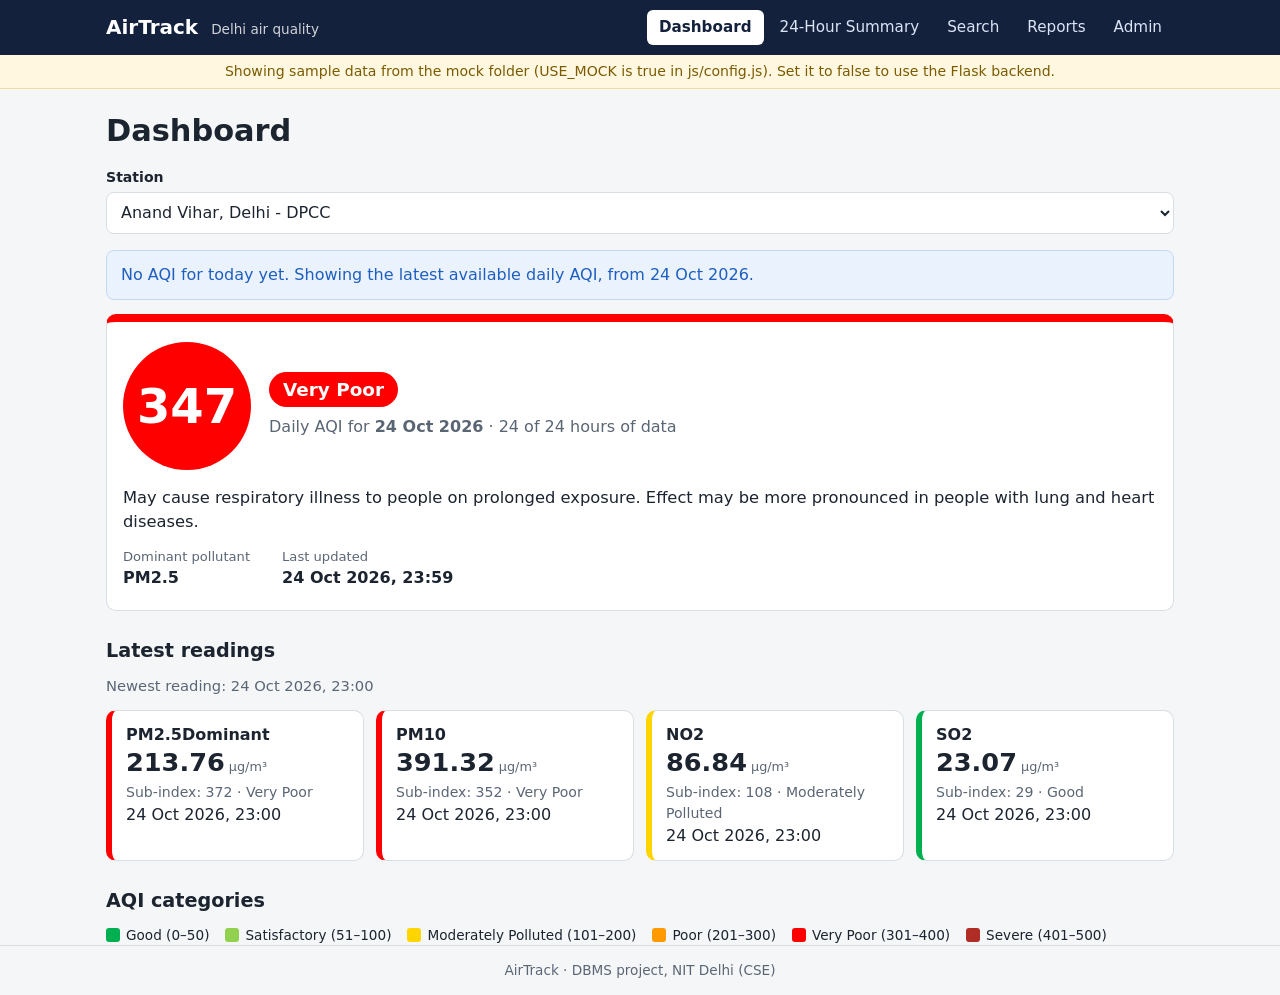
==== airtrack-main/frontend/index.html @ 38c1b694 "Add files via upload" ====
<!DOCTYPE html>
<html lang="en">
<head>
  <meta charset="utf-8">
  <meta name="viewport" content="width=device-width, initial-scale=1">
  <title>Dashboard | AirTrack</title>
  <link rel="stylesheet" href="css/style.css">
</head>
<body>
  <header class="site-header">
    <div class="container header-inner">
      <a class="brand" href="index.html">AirTrack <span>Delhi air quality</span></a>
      <nav class="nav" aria-label="Main">
        <a href="index.html" class="active" aria-current="page">Dashboard</a>
        <a href="summary.html">24-Hour Summary</a>
        <a href="search.html">Search</a>
        <a href="reports.html">Reports</a>
        <a href="admin.html">Admin</a>
      </nav>
    </div>
  </header>
  <div id="mock-banner" class="mock-banner" hidden></div>

  <main class="container">
    <h1>Dashboard</h1>

    <div class="toolbar">
      <div class="field">
        <label for="station-select">Station</label>
        <select id="station-select"></select>
      </div>
    </div>

    <div id="loading" class="loading" hidden><span class="spinner"></span><span>Loading…</span></div>
    <div id="message" class="notice" hidden></div>

    <div id="content" hidden>
      <!-- Large AQI card. JS sets --aqi-color and --aqi-text on this element. -->
      <section id="aqi-card" class="aqi-card" aria-live="polite">
        <div class="aqi-main">
          <div id="aqi-number" class="aqi-number">--</div>
          <div class="aqi-meta">
            <span id="aqi-category" class="badge">--</span>
            <p class="aqi-date">Daily AQI for <strong id="aqi-date">--</strong> <span id="aqi-hours"></span></p>
          </div>
        </div>
        <p id="aqi-health" class="aqi-health"></p>
        <dl class="aqi-facts">
          <div><dt>Dominant pollutant</dt><dd id="aqi-dominant">--</dd></div>
          <div><dt>Last updated</dt><dd id="aqi-updated">--</dd></div>
        </dl>
      </section>

      <h2>Latest readings</h2>
      <p id="readings-time" class="muted"></p>
      <div id="pollutant-cards" class="cards"></div>

      <h2>AQI categories</h2>
      <ul id="legend" class="legend"></ul>
    </div>
  </main>

  <footer class="site-footer"><div class="container">AirTrack · DBMS project, NIT Delhi (CSE)</div></footer>

  <script src="js/config.js"></script>
  <script src="js/api.js"></script>
  <script src="js/common.js"></script>
  <script src="js/dashboard.js"></script>
</body>
</html>
---- airtrack-main/frontend/css/style.css ----
/* AirTrack: one stylesheet for every page. Plain CSS, mobile first. */

:root {
  --bg: #f4f6f8;
  --surface: #ffffff;
  --text: #1c2430;
  --muted: #5b6675;
  --border: #d9dee5;
  --primary: #1f5fbf;
  --primary-dark: #184c99;
  --danger: #b3261e;
  --danger-bg: #fdecea;
  --info: #1f5fbf;
  --info-bg: #eaf2fd;
  --empty: #7a5b00;
  --empty-bg: #fff7e0;
  --ok: #1b6e3a;
  --ok-bg: #e7f6ec;
  --radius: 10px;
  /* JS sets these on cards to show the AQI category colour (see the dashboard and reports) */
  --aqi-color: #9aa5b1;
  --aqi-text: #ffffff;
}

* { box-sizing: border-box; }

html { -webkit-text-size-adjust: 100%; }

body {
  margin: 0;
  font-family: system-ui, -apple-system, "Segoe UI", Roboto, Arial, sans-serif;
  font-size: 16px;
  line-height: 1.5;
  color: var(--text);
  background: var(--bg);
}

.container {
  width: 100%;
  max-width: 1100px;
  margin: 0 auto;
  padding: 0 16px;
}

h1 { font-size: 1.6rem; margin: 1.2rem 0 0.8rem; }
h2 { font-size: 1.2rem; margin: 1.6rem 0 0.6rem; }
h3 { font-size: 1.05rem; margin: 0 0 0.4rem; }
p { margin: 0 0 0.8rem; }
.muted { color: var(--muted); font-size: 0.92rem; }

/* ---------- Header and navigation ---------- */
.site-header { background: #14213d; color: #fff; }
.header-inner {
  display: flex;
  flex-direction: column;
  gap: 6px;
  padding-top: 10px;
  padding-bottom: 10px;
}
.brand { color: #fff; font-weight: 700; font-size: 1.25rem; text-decoration: none; }
.brand span { font-weight: 400; font-size: 0.85rem; opacity: 0.8; margin-left: 6px; }

.nav { display: flex; gap: 4px; overflow-x: auto; -webkit-overflow-scrolling: touch; }
.nav a {
  color: #dbe4f5;
  text-decoration: none;
  padding: 6px 12px;
  border-radius: 6px;
  white-space: nowrap;
  font-size: 0.95rem;
}
.nav a:hover { background: rgba(255, 255, 255, 0.12); }
.nav a.active { background: #fff; color: #14213d; font-weight: 600; }

.mock-banner {
  background: var(--empty-bg);
  color: var(--empty);
  text-align: center;
  font-size: 0.88rem;
  padding: 6px 12px;
  border-bottom: 1px solid #f0dc9a;
}

main { padding-bottom: 32px; }

.site-footer {
  border-top: 1px solid var(--border);
  color: var(--muted);
  font-size: 0.85rem;
  padding: 14px 0;
  text-align: center;
}

/* ---------- Forms and buttons ---------- */
label { display: block; font-size: 0.88rem; font-weight: 600; margin-bottom: 4px; }

select,
input[type="text"],
input[type="password"],
input[type="number"],
input[type="date"] {
  width: 100%;
  padding: 9px 10px;
  font: inherit;
  color: var(--text);
  background: #fff;
  border: 1px solid var(--border);
  border-radius: 8px;
  min-height: 42px;
}
select:focus,
input:focus,
button:focus-visible,
.nav a:focus-visible {
  outline: 3px solid rgba(31, 95, 191, 0.35);
  outline-offset: 1px;
}

.toolbar {
  display: flex;
  flex-wrap: wrap;
  gap: 12px;
  align-items: flex-end;
  margin-bottom: 16px;
}
.toolbar .field { flex: 1 1 180px; min-width: 0; }
.toolbar .field.small { flex: 0 1 160px; }

.form-grid {
  display: grid;
  grid-template-columns: 1fr;
  gap: 12px;
}
.form-grid .span-all { grid-column: 1 / -1; }
.hint { font-size: 0.82rem; color: var(--muted); margin-top: 4px; }

.radio-row { display: flex; gap: 16px; align-items: center; min-height: 42px; }
.radio-row label { display: inline-flex; gap: 6px; align-items: center; font-weight: 400; margin: 0; }

.btn {
  font: inherit;
  font-weight: 600;
  color: #fff;
  background: var(--primary);
  border: 0;
  border-radius: 8px;
  padding: 10px 18px;
  min-height: 42px;
  cursor: pointer;
}
.btn:hover { background: var(--primary-dark); }
.btn:disabled { opacity: 0.5; cursor: not-allowed; }
.btn-secondary { background: #fff; color: var(--text); border: 1px solid var(--border); }
.btn-secondary:hover { background: #eef1f5; }
.btn-row { display: flex; flex-wrap: wrap; gap: 10px; margin-top: 4px; }

/* ---------- Panels ---------- */
.panel {
  background: var(--surface);
  border: 1px solid var(--border);
  border-radius: var(--radius);
  padding: 16px;
  margin-bottom: 16px;
}
.panel > h2:first-child { margin-top: 0; }

/* ---------- UX states: loading, empty, error ---------- */
.loading { display: flex; align-items: center; gap: 10px; padding: 16px 4px; color: var(--muted); }
.spinner {
  width: 22px;
  height: 22px;
  border: 3px solid var(--border);
  border-top-color: var(--primary);
  border-radius: 50%;
  animation: spin 0.8s linear infinite;
  flex: none;
}
@keyframes spin { to { transform: rotate(360deg); } }

.notice {
  padding: 12px 14px;
  border-radius: 8px;
  border: 1px solid transparent;
  margin: 8px 0 14px;
}
.notice.error { background: var(--danger-bg); color: var(--danger); border-color: #f3c2be; }
.notice.empty { background: var(--empty-bg); color: var(--empty); border-color: #f0dc9a; }
.notice.info { background: var(--info-bg); color: var(--info); border-color: #c4d8f5; }
.notice.success { background: var(--ok-bg); color: var(--ok); border-color: #b7e0c4; }

[hidden] { display: none !important; }

/* ---------- Dashboard: AQI card ---------- */
.aqi-card {
  background: var(--surface);
  border: 1px solid var(--border);
  border-top: 8px solid var(--aqi-color);
  border-radius: var(--radius);
  padding: 20px 16px;
}
.aqi-main { display: flex; align-items: center; gap: 18px; flex-wrap: wrap; }
.aqi-number {
  display: grid;
  place-items: center;
  width: 8rem;
  height: 8rem;
  border-radius: 50%;
  background: var(--aqi-color);
  color: var(--aqi-text);
  font-size: 3rem;
  font-weight: 700;
  line-height: 1;
  flex: none;
}
.aqi-meta { min-width: 0; }
.badge {
  display: inline-block;
  background: var(--aqi-color);
  color: var(--aqi-text);
  font-weight: 700;
  font-size: 1.15rem;
  padding: 4px 14px;
  border-radius: 999px;
}
.aqi-date { margin: 8px 0 0; color: var(--muted); }
.aqi-health { margin: 16px 0 12px; font-size: 1.02rem; }
.aqi-facts { display: flex; flex-wrap: wrap; gap: 8px 32px; margin: 0; }
.aqi-facts dt { font-size: 0.82rem; color: var(--muted); }
.aqi-facts dd { margin: 0; font-weight: 600; }

/* small cards, one per pollutant */
.cards { display: grid; grid-template-columns: repeat(auto-fit, minmax(150px, 1fr)); gap: 12px; }
.pcard {
  background: var(--surface);
  border: 1px solid var(--border);
  border-left: 6px solid var(--aqi-color);
  border-radius: var(--radius);
  padding: 12px 14px;
}
.pcard .pname { font-weight: 700; }
.pcard .pvalue { font-size: 1.6rem; font-weight: 700; line-height: 1.2; }
.pcard .punit { font-size: 0.8rem; color: var(--muted); font-weight: 400; }
.pcard .psub { margin-top: 4px; font-size: 0.88rem; color: var(--muted); }

.legend { display: flex; flex-wrap: wrap; gap: 8px 16px; list-style: none; padding: 0; margin: 0; font-size: 0.85rem; }
.legend li { display: flex; align-items: center; gap: 6px; }
.legend .swatch { width: 14px; height: 14px; border-radius: 3px; background: var(--aqi-color); flex: none; }

/* ---------- Charts ---------- */
.chart-box { position: relative; height: 280px; }
.chart-box canvas { max-width: 100%; }

/* ---------- Tables ---------- */
.table-wrap { overflow-x: auto; -webkit-overflow-scrolling: touch; border: 1px solid var(--border); border-radius: 8px; background: #fff; }
table { width: 100%; border-collapse: collapse; font-size: 0.92rem; }
th, td { padding: 9px 12px; text-align: left; border-bottom: 1px solid var(--border); white-space: nowrap; }
th { background: #eef1f5; font-weight: 600; position: sticky; top: 0; }
tbody tr:last-child td { border-bottom: 0; }
tbody tr:hover { background: #f7f9fc; }
td.num, th.num { text-align: right; font-variant-numeric: tabular-nums; }
.cat-dot { display: inline-block; width: 10px; height: 10px; border-radius: 50%; background: var(--aqi-color); margin-right: 6px; }

/* ---------- Tabs and pagination (Search page) ---------- */
.tabs { display: flex; gap: 4px; border-bottom: 2px solid var(--border); margin: 16px 0 12px; }
.tab {
  font: inherit;
  font-weight: 600;
  background: none;
  border: 0;
  border-bottom: 3px solid transparent;
  margin-bottom: -2px;
  padding: 10px 14px;
  color: var(--muted);
  cursor: pointer;
}
.tab:hover { color: var(--text); }
.tab[aria-selected="true"] { color: var(--primary); border-bottom-color: var(--primary); }

.result-bar { display: flex; flex-wrap: wrap; justify-content: space-between; gap: 8px; align-items: center; margin-bottom: 8px; }
.pagination { display: flex; align-items: center; justify-content: center; gap: 12px; margin-top: 12px; flex-wrap: wrap; }

/* ---------- Reports: most polluted highlight ---------- */
.highlight {
  display: flex;
  align-items: center;
  gap: 16px;
  flex-wrap: wrap;
  background: var(--surface);
  border: 1px solid var(--border);
  border-left: 10px solid var(--aqi-color);
  border-radius: var(--radius);
  padding: 14px 16px;
  margin-bottom: 16px;
}
.highlight .hl-label { font-size: 0.82rem; color: var(--muted); text-transform: uppercase; letter-spacing: 0.04em; }
.highlight .hl-station { font-size: 1.25rem; font-weight: 700; }
.highlight .hl-aqi {
  background: var(--aqi-color);
  color: var(--aqi-text);
  font-size: 1.6rem;
  font-weight: 700;
  border-radius: 8px;
  padding: 4px 14px;
}

/* ---------- Wider screens ---------- */
@media (min-width: 640px) {
  .header-inner { flex-direction: row; align-items: center; justify-content: space-between; }
  .form-grid { grid-template-columns: repeat(2, 1fr); }
  .chart-box { height: 340px; }
  h1 { font-size: 1.9rem; }
}

@media (min-width: 900px) {
  .form-grid.cols-3 { grid-template-columns: repeat(3, 1fr); }
}

@media (max-width: 420px) {
  .aqi-number { width: 6.5rem; height: 6.5rem; font-size: 2.4rem; }
  th, td { padding: 8px 9px; }
}
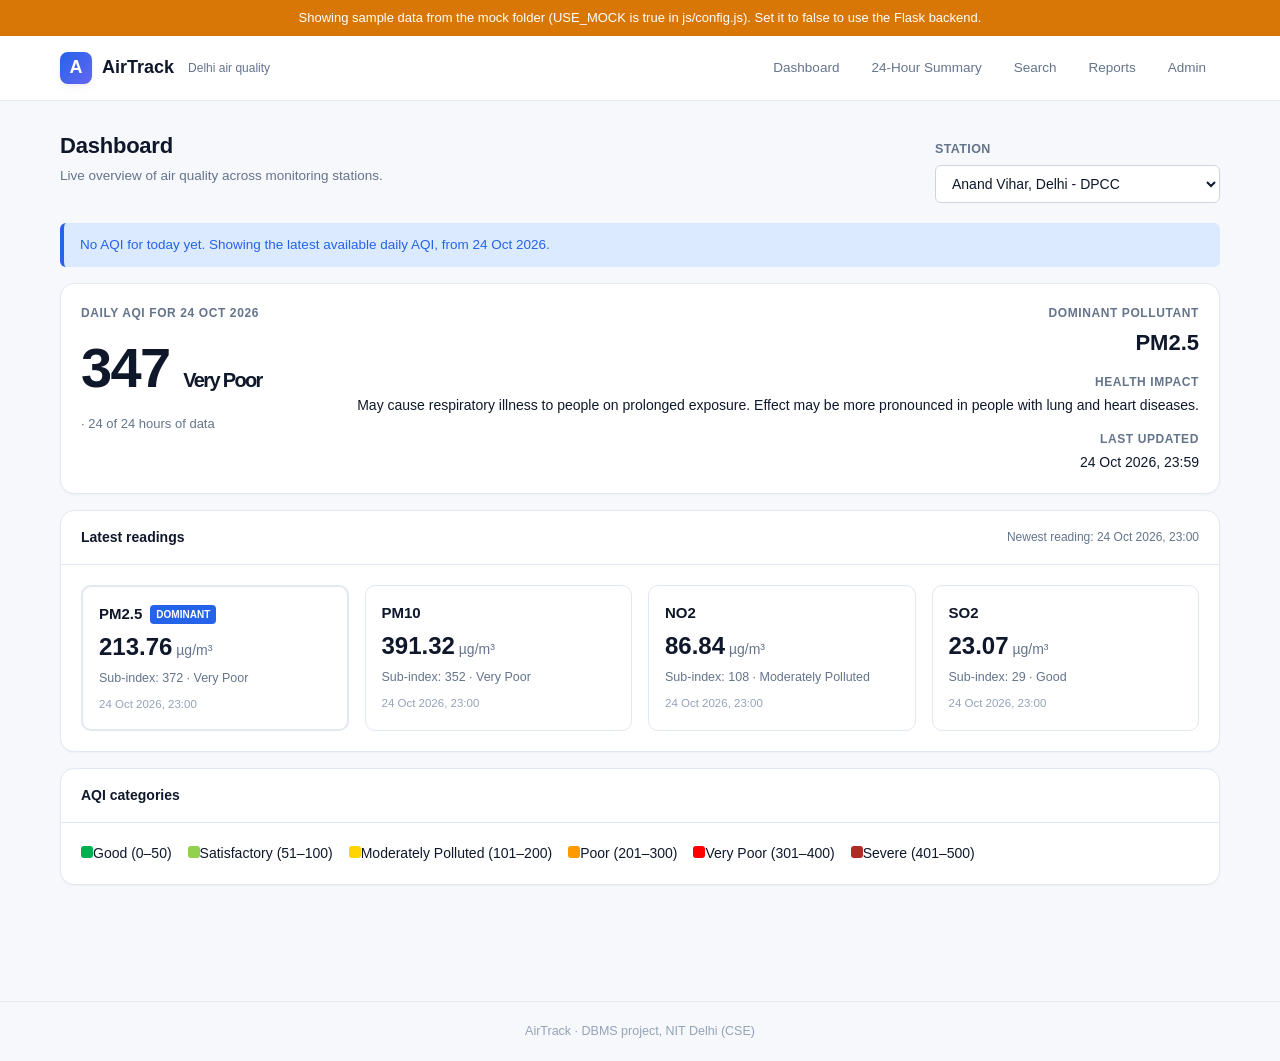
==== commit a9c6637c: "Add files via upload" ====
--- a/airtrack-main/frontend/index.html
+++ b/airtrack-main/frontend/index.html
@@ -1,70 +1,60 @@
 <!DOCTYPE html>
 <html lang="en">
 <head>
-  <meta charset="utf-8">
-  <meta name="viewport" content="width=device-width, initial-scale=1">
+  <meta charset="UTF-8" />
+  <meta name="viewport" content="width=device-width, initial-scale=1.0" />
   <title>Dashboard | AirTrack</title>
-  <link rel="stylesheet" href="css/style.css">
+  <link rel="stylesheet" href="css/styles.css" />
 </head>
 <body>
-  <header class="site-header">
-    <div class="container header-inner">
-      <a class="brand" href="index.html">AirTrack <span>Delhi air quality</span></a>
-      <nav class="nav" aria-label="Main">
-        <a href="index.html" class="active" aria-current="page">Dashboard</a>
-        <a href="summary.html">24-Hour Summary</a>
-        <a href="search.html">Search</a>
-        <a href="reports.html">Reports</a>
-        <a href="admin.html">Admin</a>
-      </nav>
+  <div id="mock-banner" hidden></div>
+  <header class="topbar">
+    <div class="topbar-inner">
+      <a class="brand" href="index.html"><span class="brand-mark">A</span><span>AirTrack</span><span class="brand-sub">Delhi air quality</span></a>
+      <nav class="nav"><a href="index.html">Dashboard</a><a href="summary.html">24-Hour Summary</a><a href="search.html">Search</a><a href="reports.html">Reports</a><a href="admin.html">Admin</a></nav>
     </div>
   </header>
-  <div id="mock-banner" class="mock-banner" hidden></div>
-
   <main class="container">
-    <h1>Dashboard</h1>
-
-    <div class="toolbar">
-      <div class="field">
-        <label for="station-select">Station</label>
-        <select id="station-select"></select>
-      </div>
+    <div class="page-header">
+      <div><h1 class="page-title">Dashboard</h1><p class="page-subtitle">Live overview of air quality across monitoring stations.</p></div>
+      <div class="field" style="min-width: 220px;"><label for="station-select">Station</label><select id="station-select" class="select"><option value="">Loading…</option></select></div>
     </div>
-
-    <div id="loading" class="loading" hidden><span class="spinner"></span><span>Loading…</span></div>
+    <div id="loading" hidden><div class="loading"><span class="spinner"></span>Loading…</div></div>
     <div id="message" class="notice" hidden></div>
-
     <div id="content" hidden>
-      <!-- Large AQI card. JS sets --aqi-color and --aqi-text on this element. -->
-      <section id="aqi-card" class="aqi-card" aria-live="polite">
-        <div class="aqi-main">
-          <div id="aqi-number" class="aqi-number">--</div>
-          <div class="aqi-meta">
-            <span id="aqi-category" class="badge">--</span>
-            <p class="aqi-date">Daily AQI for <strong id="aqi-date">--</strong> <span id="aqi-hours"></span></p>
+      <section class="card" id="aqi-card">
+        <div class="card-body">
+          <div style="display:flex; justify-content:space-between; align-items:flex-start; gap:16px; flex-wrap:wrap;">
+            <div>
+              <div style="font-size:12px; text-transform:uppercase; letter-spacing:.05em; color:var(--text-muted); font-weight:600;">Daily AQI for <span id="aqi-date">--</span></div>
+              <div style="font-size:56px; font-weight:800; letter-spacing:-0.03em; margin-top:4px;"><span id="aqi-number">--</span> <span id="aqi-category" style="font-size:20px; font-weight:600;"></span></div>
+              <div id="aqi-hours" style="font-size:13px; color:var(--text-muted); margin-top:4px;"></div>
+            </div>
+            <div style="text-align:right;">
+              <div style="font-size:12px; text-transform:uppercase; letter-spacing:.05em; color:var(--text-muted); font-weight:600;">Dominant pollutant</div>
+              <div id="aqi-dominant" style="font-size:22px; font-weight:700; margin-top:4px;">--</div>
+              <div style="font-size:12px; text-transform:uppercase; letter-spacing:.05em; color:var(--text-muted); font-weight:600; margin-top:14px;">Health impact</div>
+              <div id="aqi-health" style="font-size:14px; margin-top:4px;">--</div>
+              <div style="font-size:12px; text-transform:uppercase; letter-spacing:.05em; color:var(--text-muted); font-weight:600; margin-top:14px;">Last updated</div>
+              <div id="aqi-updated" style="font-size:14px; margin-top:4px;">--</div>
+            </div>
           </div>
         </div>
-        <p id="aqi-health" class="aqi-health"></p>
-        <dl class="aqi-facts">
-          <div><dt>Dominant pollutant</dt><dd id="aqi-dominant">--</dd></div>
-          <div><dt>Last updated</dt><dd id="aqi-updated">--</dd></div>
-        </dl>
       </section>
-
-      <h2>Latest readings</h2>
-      <p id="readings-time" class="muted"></p>
-      <div id="pollutant-cards" class="cards"></div>
-
-      <h2>AQI categories</h2>
-      <ul id="legend" class="legend"></ul>
+      <section class="card">
+        <div class="card-head"><h2 class="card-title">Latest readings</h2><span id="readings-time" style="font-size:12px; color:var(--text-muted);"></span></div>
+        <div class="card-body"><div class="grid grid-4" id="pollutant-cards"></div></div>
+      </section>
+      <section class="card">
+        <div class="card-head"><h2 class="card-title">AQI categories</h2></div>
+        <div class="card-body"><ul id="legend" style="list-style:none; padding:0; margin:0; display:flex; flex-wrap:wrap; gap:16px;"></ul></div>
+      </section>
     </div>
   </main>
-
-  <footer class="site-footer"><div class="container">AirTrack · DBMS project, NIT Delhi (CSE)</div></footer>
-
+  <footer class="footer">AirTrack · DBMS project, NIT Delhi (CSE)</footer>
   <script src="js/config.js"></script>
   <script src="js/api.js"></script>
   <script src="js/common.js"></script>
   <script src="js/dashboard.js"></script>
 </body>
-</html>
+</html>
--- a/airtrack-main/frontend/css/styles.css
+++ b/airtrack-main/frontend/css/styles.css
@@ -0,0 +1,93 @@
+:root {
+  --bg: #f6f8fb; --surface: #ffffff; --surface-2: #f1f5f9;
+  --border: #e2e8f0; --border-strong: #cbd5e1;
+  --text: #0f172a; --text-muted: #64748b; --text-subtle: #94a3b8;
+  --primary: #2563eb; --primary-hover: #1d4ed8; --primary-soft: #dbeafe;
+  --danger: #dc2626; --danger-soft: #fee2e2; --success: #059669; --success-soft: #d1fae5;
+  --warning: #d97706;
+  --radius-sm: 6px; --radius: 10px; --radius-lg: 14px;
+  --shadow-sm: 0 1px 2px rgba(15, 23, 42, 0.04);
+  --shadow: 0 1px 3px rgba(15, 23, 42, 0.06), 0 4px 12px rgba(15, 23, 42, 0.04);
+  --font: "Inter", -apple-system, BlinkMacSystemFont, "Segoe UI", Roboto, sans-serif;
+  --container: 1200px;
+}
+* { box-sizing: border-box; }
+html, body { margin: 0; padding: 0; }
+body { font-family: var(--font); background: var(--bg); color: var(--text); font-size: 14px; line-height: 1.5; }
+a { color: var(--primary); text-decoration: none; }
+a:hover { text-decoration: underline; }
+
+.topbar { background: var(--surface); border-bottom: 1px solid var(--border); position: sticky; top: 0; z-index: 50; }
+.topbar-inner { max-width: var(--container); margin: 0 auto; padding: 14px 20px; display: flex; align-items: center; gap: 24px; }
+.brand { display: flex; align-items: center; gap: 10px; font-weight: 700; font-size: 18px; color: var(--text); text-decoration: none; }
+.brand-mark { width: 32px; height: 32px; border-radius: 8px; background: linear-gradient(135deg, var(--primary), #6366f1); display: grid; place-items: center; color: white; font-weight: 800; box-shadow: var(--shadow); }
+.brand-sub { font-size: 12px; color: var(--text-muted); font-weight: 500; margin-left: 4px; }
+.nav { display: flex; gap: 4px; margin-left: auto; flex-wrap: wrap; }
+.nav a { padding: 8px 14px; border-radius: var(--radius-sm); color: var(--text-muted); font-weight: 500; font-size: 13.5px; transition: background .15s, color .15s; }
+.nav a:hover { background: var(--surface-2); color: var(--text); text-decoration: none; }
+.nav a.active { background: var(--primary-soft); color: var(--primary); }
+
+.container { max-width: var(--container); margin: 0 auto; padding: 28px 20px 60px; }
+.page-header { display: flex; align-items: baseline; justify-content: space-between; gap: 16px; margin-bottom: 20px; flex-wrap: wrap; }
+.page-title { font-size: 22px; font-weight: 700; margin: 0; letter-spacing: -0.01em; }
+.page-subtitle { color: var(--text-muted); font-size: 13.5px; margin: 4px 0 0; }
+
+.card { background: var(--surface); border: 1px solid var(--border); border-radius: var(--radius-lg); box-shadow: var(--shadow-sm); margin-bottom: 16px; }
+.card-head { padding: 16px 20px; border-bottom: 1px solid var(--border); display: flex; align-items: center; justify-content: space-between; gap: 12px; }
+.card-title { font-size: 14px; font-weight: 600; margin: 0; color: var(--text); }
+.card-body { padding: 20px; }
+.card-body.tight { padding: 14px 20px; }
+
+.grid { display: grid; gap: 16px; }
+.grid-2 { grid-template-columns: repeat(2, 1fr); }
+.grid-3 { grid-template-columns: repeat(3, 1fr); }
+.grid-4 { grid-template-columns: repeat(4, 1fr); }
+@media (max-width: 900px) { .grid-3, .grid-4 { grid-template-columns: repeat(2, 1fr); } }
+@media (max-width: 560px) { .grid-2, .grid-3, .grid-4 { grid-template-columns: 1fr; } }
+
+.form-row { display: grid; grid-template-columns: repeat(auto-fit, minmax(180px, 1fr)); gap: 12px; margin-bottom: 12px; }
+.field { display: flex; flex-direction: column; gap: 6px; }
+.field label { font-size: 12.5px; font-weight: 600; color: var(--text-muted); text-transform: uppercase; letter-spacing: 0.03em; }
+.input, .select { width: 100%; padding: 9px 12px; font-size: 14px; font-family: inherit; color: var(--text); background: var(--surface); border: 1px solid var(--border-strong); border-radius: var(--radius-sm); transition: border-color .15s, box-shadow .15s; }
+.input:focus, .select:focus { outline: none; border-color: var(--primary); box-shadow: 0 0 0 3px rgba(37, 99, 235, 0.15); }
+.actions { display: flex; gap: 8px; flex-wrap: wrap; margin-top: 8px; }
+
+.btn { display: inline-flex; align-items: center; justify-content: center; gap: 6px; padding: 9px 16px; font-size: 13.5px; font-weight: 600; font-family: inherit; border-radius: var(--radius-sm); border: 1px solid transparent; cursor: pointer; transition: background .15s, border-color .15s, color .15s; }
+.btn:active { transform: translateY(1px); }
+.btn:disabled { opacity: 0.6; cursor: not-allowed; }
+.btn-primary { background: var(--primary); color: white; }
+.btn-primary:hover:not(:disabled) { background: var(--primary-hover); }
+.btn-secondary { background: var(--surface); color: var(--text); border-color: var(--border-strong); }
+.btn-secondary:hover:not(:disabled) { background: var(--surface-2); }
+.btn-sm { padding: 6px 12px; font-size: 12.5px; }
+
+.table-wrap { overflow-x: auto; border-radius: var(--radius); }
+table { width: 100%; border-collapse: collapse; font-size: 13.5px; }
+thead th { text-align: left; font-weight: 600; font-size: 12px; text-transform: uppercase; letter-spacing: 0.04em; color: var(--text-muted); background: var(--surface-2); padding: 10px 14px; border-bottom: 1px solid var(--border); }
+tbody td { padding: 11px 14px; border-bottom: 1px solid var(--border); color: var(--text); vertical-align: middle; }
+tbody tr:last-child td { border-bottom: none; }
+tbody tr:hover { background: #fafbfc; }
+
+/* JS-generated classes */
+.notice { padding: 12px 16px; border-radius: var(--radius-sm); margin: 16px 0; font-size: 13.5px; }
+.notice.error { background: var(--danger-soft); color: var(--danger); border-left: 4px solid var(--danger); }
+.notice.empty { background: var(--surface-2); color: var(--text-muted); border-left: 4px solid var(--border-strong); }
+.notice.info { background: var(--primary-soft); color: var(--primary); border-left: 4px solid var(--primary); }
+.notice.success { background: var(--success-soft); color: var(--success); border-left: 4px solid var(--success); }
+
+.pcard { padding: 16px; border-radius: var(--radius); border: 1px solid var(--border); background: var(--surface); display: flex; flex-direction: column; gap: 4px; }
+.pcard.dominant { border-width: 2px; }
+.pname { font-weight: 700; font-size: 15px; display: flex; align-items: center; gap: 8px; }
+.pvalue { font-size: 24px; font-weight: 700; color: var(--text); }
+.punit { font-size: 14px; font-weight: 500; color: var(--text-muted); }
+.psub { font-size: 12.5px; color: var(--text-muted); }
+.ptime { font-size: 11.5px; color: var(--text-subtle); margin-top: 4px; }
+.tag { background: var(--primary); color: white; font-size: 10px; padding: 2px 6px; border-radius: 4px; text-transform: uppercase; font-weight: 700; }
+.swatch { width: 12px; height: 12px; border-radius: 3px; display: inline-block; background-color: var(--aqi-color, #cbd5e1); }
+.badge { display: inline-flex; align-items: center; gap: 6px; padding: 3px 10px; border-radius: 999px; font-size: 12px; font-weight: 600; background-color: var(--aqi-color, var(--surface-2)); color: var(--aqi-text, var(--text-muted)); border: 1px solid var(--border); }
+.num { text-align: right; font-variant-numeric: tabular-nums; }
+#mock-banner { background: var(--warning); color: white; padding: 8px 16px; font-size: 13px; text-align: center; }
+
+.footer { text-align: center; color: var(--text-subtle); font-size: 12.5px; padding: 20px; border-top: 1px solid var(--border); margin-top: 40px; }
+.chart-container { width: 100%; height: 300px; position: relative; }
+@media (max-width: 720px) { .topbar-inner { padding: 12px 16px; gap: 12px; } .brand-sub { display: none; } .nav { width: 100%; margin-left: 0; overflow-x: auto; flex-wrap: nowrap; } }
